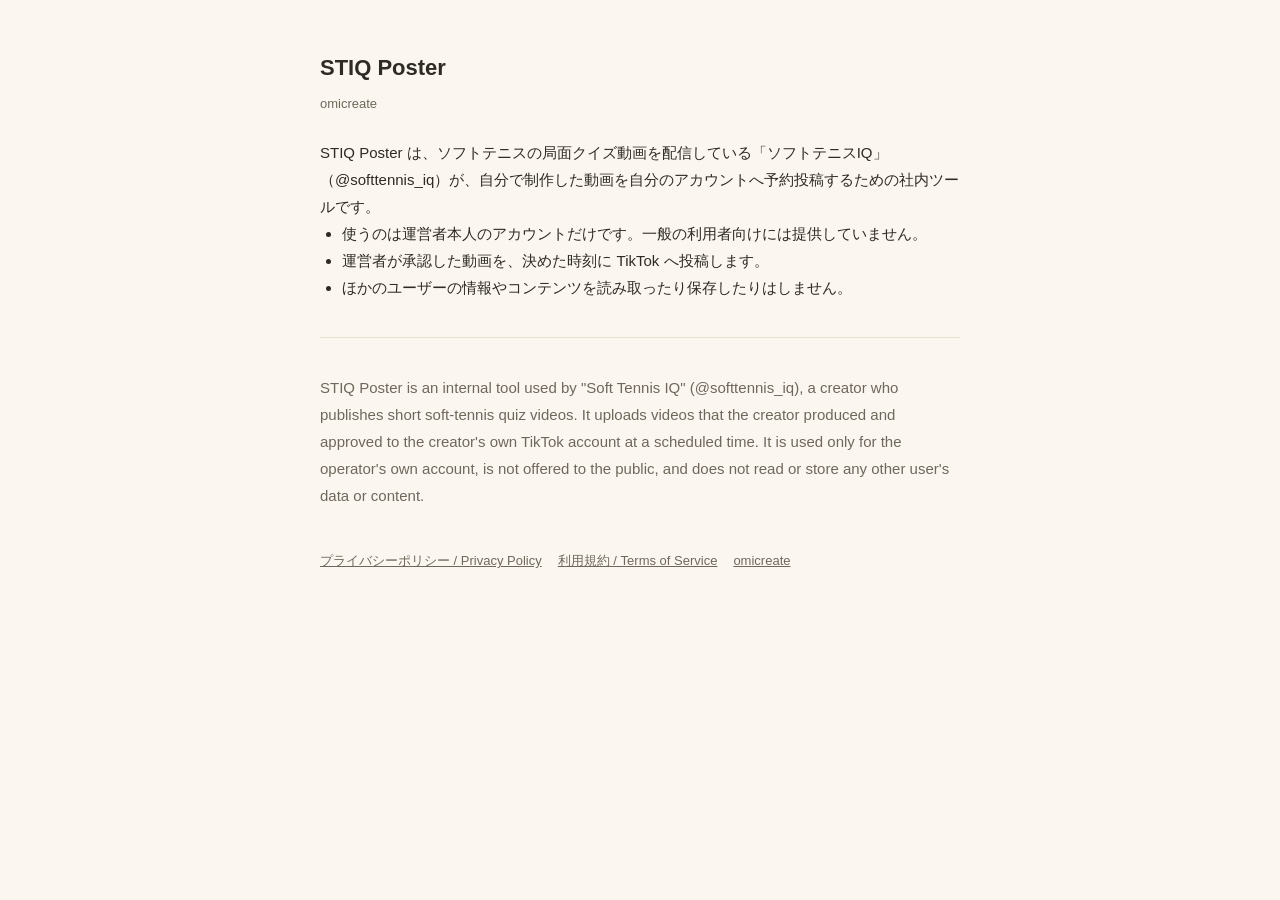
==== stiq-poster/index.html @ e111d238 "STIQ Poster（TikTok 予約投稿の社内ツール）の説明・プライバシーポリシー・利用規約・連携の戻り先ページを追加 Co-Authored-By: Claude Opus 5.5 <nore" ====
<!DOCTYPE html>
<html lang="ja">
<head>
<meta charset="UTF-8">
<meta name="viewport" content="width=device-width, initial-scale=1">
<title>STIQ Poster</title>
<meta name="description" content="ソフトテニスIQが自分の動画を予約投稿するための社内ツール。">
<link rel="stylesheet" href="style.css">
</head>
<body>
<main>
  <h1>STIQ Poster</h1>
  <p class="meta">omicreate</p>

  <p>STIQ Poster は、ソフトテニスの局面クイズ動画を配信している「ソフトテニスIQ」（@softtennis_iq）が、自分で制作した動画を自分のアカウントへ予約投稿するための社内ツールです。</p>
  <ul>
    <li>使うのは運営者本人のアカウントだけです。一般の利用者向けには提供していません。</li>
    <li>運営者が承認した動画を、決めた時刻に TikTok へ投稿します。</li>
    <li>ほかのユーザーの情報やコンテンツを読み取ったり保存したりはしません。</li>
  </ul>

  <hr>

  <p class="en">STIQ Poster is an internal tool used by "Soft Tennis IQ" (@softtennis_iq), a creator who publishes short soft-tennis quiz videos. It uploads videos that the creator produced and approved to the creator's own TikTok account at a scheduled time. It is used only for the operator's own account, is not offered to the public, and does not read or store any other user's data or content.</p>

  <nav>
    <a href="privacy.html">プライバシーポリシー / Privacy Policy</a>
    <a href="terms.html">利用規約 / Terms of Service</a>
    <a href="../">omicreate</a>
  </nav>
</main>
</body>
</html>
---- stiq-poster/style.css ----
:root {
  --bg: #FBF7F0;
  --surface: #FFFFFF;
  --ink: #2E2A25;
  --ink-2: #6F675C;
  --line: #E8E0D1;
  --accent: #C2410C;
}
@media (prefers-color-scheme: dark) {
  :root {
    --bg: #1B1916; --surface: #27231E;
    --ink: #EDE6DB; --ink-2: #A99F92; --line: #3B352C; --accent: #F26A2E;
  }
}
* { box-sizing: border-box; margin: 0; padding: 0; }
body {
  font-family: -apple-system, BlinkMacSystemFont, "Hiragino Sans", "Noto Sans JP", sans-serif;
  background: var(--bg);
  color: var(--ink);
  line-height: 1.8;
  padding: 48px 16px;
}
main { max-width: 640px; margin: 0 auto; }
h1 { font-size: 22px; margin-bottom: 4px; }
h2 { font-size: 16px; margin: 28px 0 6px; }
p, li { font-size: 15px; }
ul { padding-left: 1.4em; }
.meta { color: var(--ink-2); font-size: 13px; margin-bottom: 24px; }
.en { color: var(--ink-2); }
hr { border: 0; border-top: 1px solid var(--line); margin: 36px 0; }
a { color: var(--accent); }
nav { margin-top: 40px; font-size: 13px; color: var(--ink-2); display: flex; gap: 16px; flex-wrap: wrap; }
nav a { color: inherit; }
code, .code {
  font-family: ui-monospace, SFMono-Regular, Menlo, Consolas, monospace;
  background: var(--surface);
  border: 1px solid var(--line);
  border-radius: 8px;
  padding: 12px;
  display: block;
  word-break: break-all;
  font-size: 14px;
}
button {
  margin-top: 12px;
  min-height: 44px;
  padding: 0 20px;
  border-radius: 8px;
  border: 0;
  background: var(--accent);
  color: #fff;
  font-size: 15px;
  font-weight: 700;
  cursor: pointer;
}
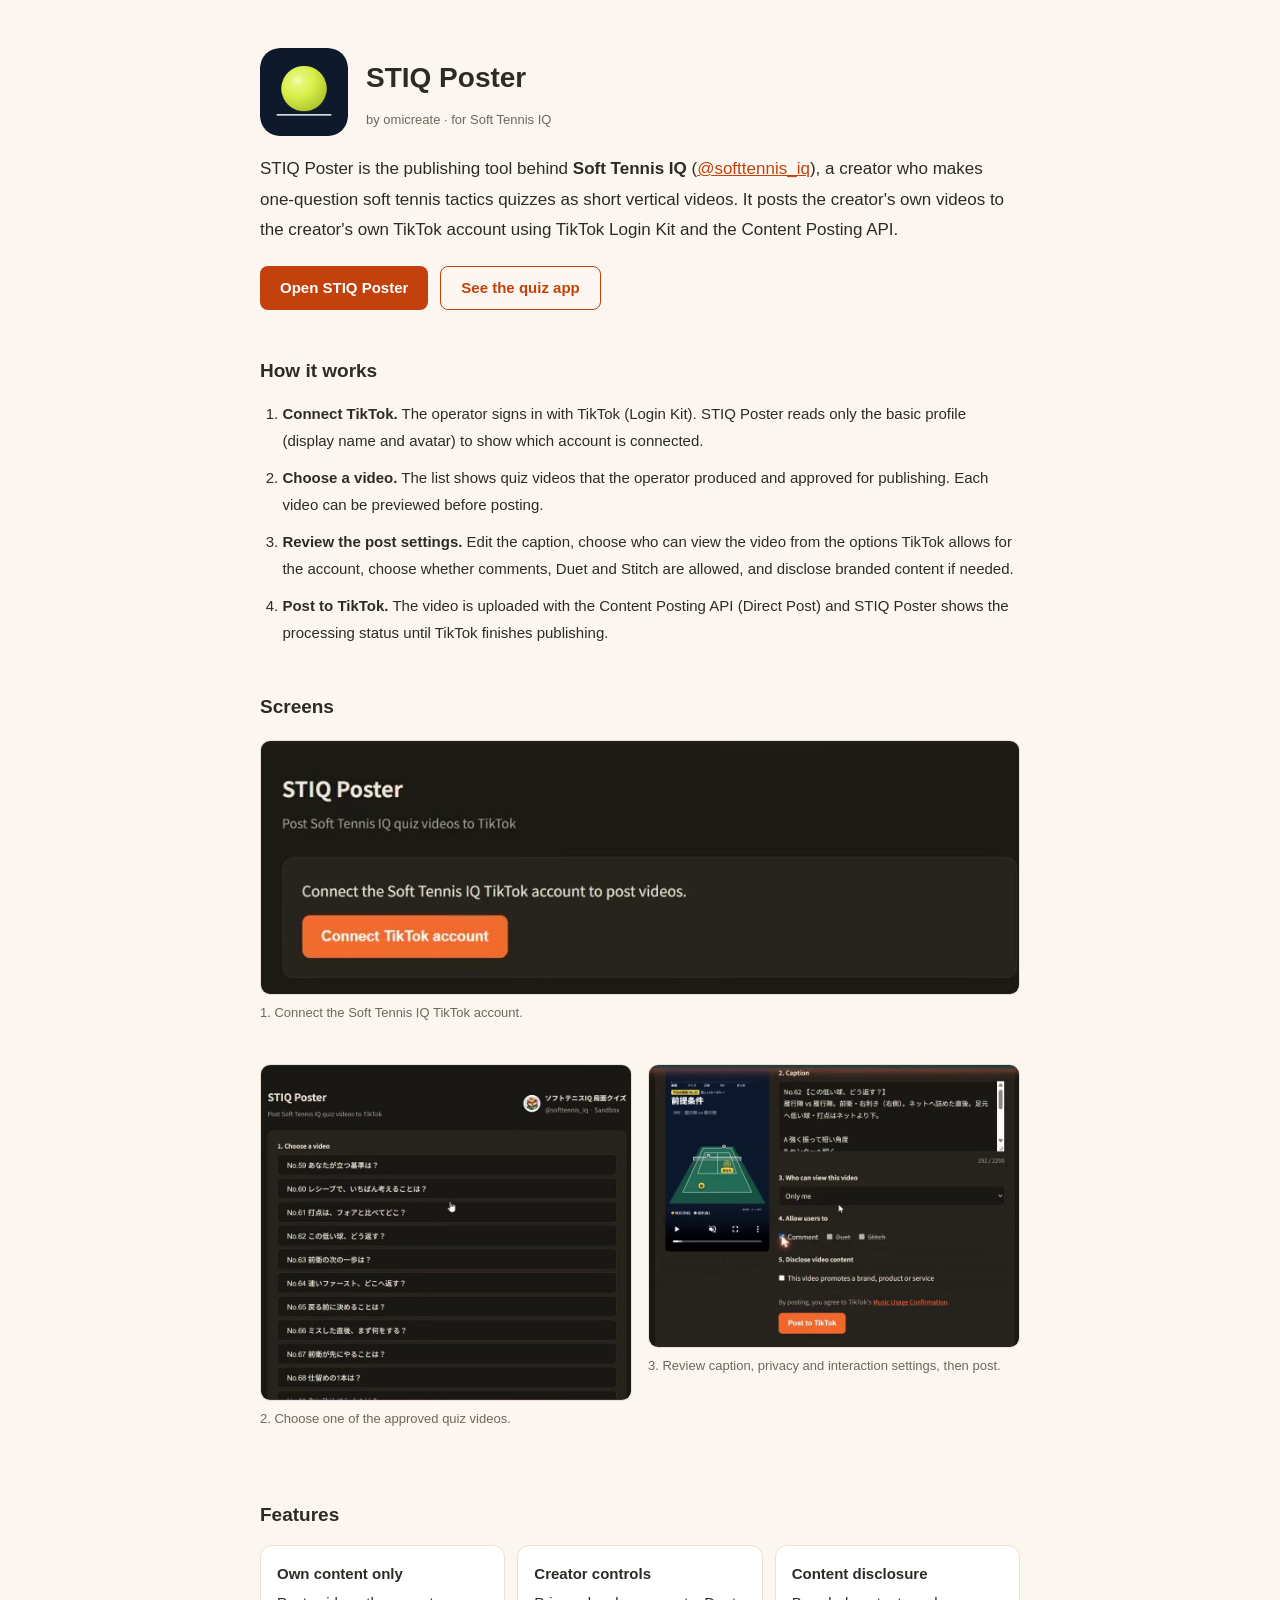
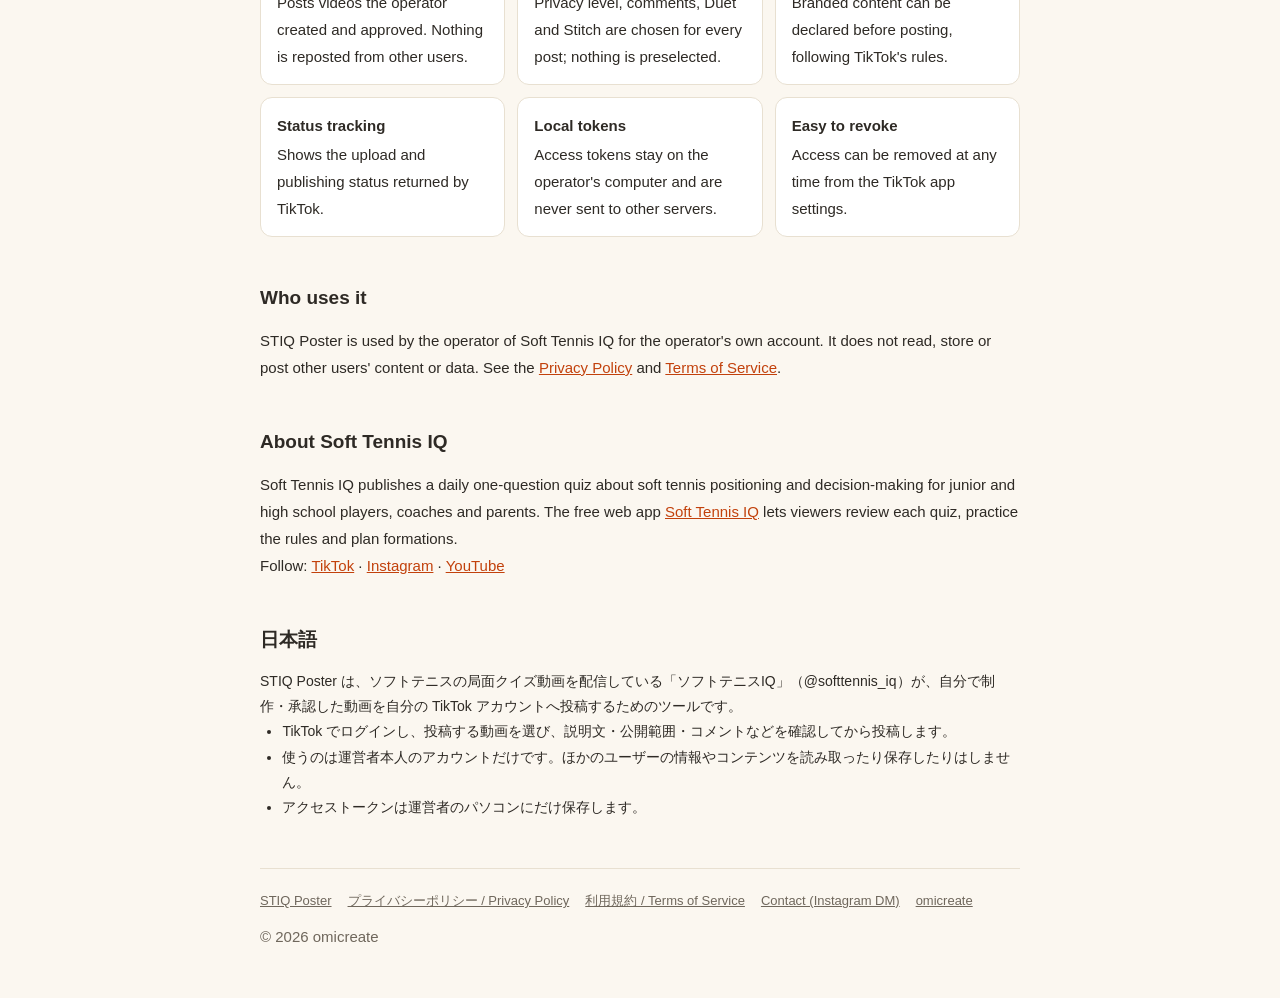
==== commit 4816f74b: "STIQ Poster: full product page, matching app icon and favicon on every page TikTok app review asked " ====
--- a/stiq-poster/index.html
+++ b/stiq-poster/index.html
@@ -1,33 +1,132 @@
 <!DOCTYPE html>
-<html lang="ja">
+<html lang="en">
 <head>
 <meta charset="UTF-8">
 <meta name="viewport" content="width=device-width, initial-scale=1">
-<title>STIQ Poster</title>
-<meta name="description" content="ソフトテニスIQが自分の動画を予約投稿するための社内ツール。">
+<title>STIQ Poster — post Soft Tennis IQ quiz videos to TikTok</title>
+<meta name="description" content="STIQ Poster is the publishing tool behind Soft Tennis IQ (@softtennis_iq). It posts the creator's own soft tennis quiz videos to the creator's own TikTok account.">
+<meta property="og:type" content="website">
+<meta property="og:url" content="https://omicreate.github.io/stiq-poster/">
+<meta property="og:title" content="STIQ Poster">
+<meta property="og:description" content="Post Soft Tennis IQ quiz videos to TikTok.">
+<meta property="og:image" content="https://omicreate.github.io/stiq-poster/icon-1024.png">
+<link rel="icon" href="favicon.ico" sizes="any">
+<link rel="icon" type="image/png" sizes="32x32" href="favicon-32.png">
+<link rel="apple-touch-icon" href="apple-touch-icon.png">
+<link rel="canonical" href="https://omicreate.github.io/stiq-poster/">
 <link rel="stylesheet" href="style.css">
+<style>
+  main { max-width: 760px; }
+  .hero { display: flex; align-items: center; gap: 18px; margin-bottom: 8px; }
+  .hero img { width: 88px; height: 88px; border-radius: 20px; flex: none; }
+  .hero h1 { font-size: 28px; margin: 0; }
+  .lead { font-size: 17px; margin: 18px 0 8px; }
+  .cta { display: flex; gap: 12px; flex-wrap: wrap; margin: 20px 0 8px; }
+  .cta a { display: inline-flex; align-items: center; min-height: 44px; padding: 0 20px; border-radius: 8px; font-weight: 700; text-decoration: none; font-size: 15px; }
+  .cta .primary { background: var(--accent); color: #fff; }
+  .cta .ghost { border: 1px solid var(--accent); color: var(--accent); }
+  section { margin-top: 44px; }
+  h2 { font-size: 19px; margin: 0 0 12px; }
+  ol.steps { padding-left: 1.4em; display: grid; gap: 10px; }
+  .features { display: grid; grid-template-columns: repeat(auto-fit, minmax(220px, 1fr)); gap: 12px; padding: 0; list-style: none; }
+  .features li { background: var(--surface); border: 1px solid var(--line); border-radius: 12px; padding: 14px 16px; }
+  .features strong { display: block; margin-bottom: 2px; }
+  figure { margin: 16px 0 24px; }
+  figure img { width: 100%; height: auto; border-radius: 10px; border: 1px solid var(--line); display: block; }
+  figcaption { font-size: 13px; color: var(--ink-2); margin-top: 6px; }
+  .shots { display: grid; grid-template-columns: repeat(auto-fit, minmax(300px, 1fr)); gap: 16px; }
+  .ja p, .ja li { font-size: 14px; }
+  footer { margin-top: 48px; padding-top: 20px; border-top: 1px solid var(--line); font-size: 13px; color: var(--ink-2); }
+  footer nav { margin-top: 0; }
+</style>
 </head>
 <body>
 <main>
-  <h1>STIQ Poster</h1>
-  <p class="meta">omicreate</p>
+  <div class="hero">
+    <img src="icon-1024.png" alt="STIQ Poster app icon" width="88" height="88">
+    <div>
+      <h1>STIQ Poster</h1>
+      <p class="meta" style="margin:4px 0 0">by omicreate · for Soft Tennis IQ</p>
+    </div>
+  </div>
 
-  <p>STIQ Poster は、ソフトテニスの局面クイズ動画を配信している「ソフトテニスIQ」（@softtennis_iq）が、自分で制作した動画を自分のアカウントへ予約投稿するための社内ツールです。</p>
-  <ul>
-    <li>使うのは運営者本人のアカウントだけです。一般の利用者向けには提供していません。</li>
-    <li>運営者が承認した動画を、決めた時刻に TikTok へ投稿します。</li>
-    <li>ほかのユーザーの情報やコンテンツを読み取ったり保存したりはしません。</li>
-  </ul>
+  <p class="lead">STIQ Poster is the publishing tool behind <strong>Soft Tennis IQ</strong> (<a href="https://www.tiktok.com/@softtennis_iq">@softtennis_iq</a>), a creator who makes one-question soft tennis tactics quizzes as short vertical videos. It posts the creator's own videos to the creator's own TikTok account using TikTok Login Kit and the Content Posting API.</p>
+  <div class="cta">
+    <a class="primary" href="app.html">Open STIQ Poster</a>
+    <a class="ghost" href="https://omicreate.github.io/softtennis-iq/?src=poster">See the quiz app</a>
+  </div>
 
-  <hr>
+  <section>
+    <h2>How it works</h2>
+    <ol class="steps">
+      <li><strong>Connect TikTok.</strong> The operator signs in with TikTok (Login Kit). STIQ Poster reads only the basic profile (display name and avatar) to show which account is connected.</li>
+      <li><strong>Choose a video.</strong> The list shows quiz videos that the operator produced and approved for publishing. Each video can be previewed before posting.</li>
+      <li><strong>Review the post settings.</strong> Edit the caption, choose who can view the video from the options TikTok allows for the account, choose whether comments, Duet and Stitch are allowed, and disclose branded content if needed.</li>
+      <li><strong>Post to TikTok.</strong> The video is uploaded with the Content Posting API (Direct Post) and STIQ Poster shows the processing status until TikTok finishes publishing.</li>
+    </ol>
+  </section>
 
-  <p class="en">STIQ Poster is an internal tool used by "Soft Tennis IQ" (@softtennis_iq), a creator who publishes short soft-tennis quiz videos. It uploads videos that the creator produced and approved to the creator's own TikTok account at a scheduled time. It is used only for the operator's own account, is not offered to the public, and does not read or store any other user's data or content.</p>
+  <section>
+    <h2>Screens</h2>
+    <figure>
+      <img src="shot-connect.jpg" alt="Connect TikTok account screen" width="840" height="280" loading="lazy">
+      <figcaption>1. Connect the Soft Tennis IQ TikTok account.</figcaption>
+    </figure>
+    <div class="shots">
+      <figure>
+        <img src="shot-videos.jpg" alt="List of approved quiz videos" width="840" height="760" loading="lazy">
+        <figcaption>2. Choose one of the approved quiz videos.</figcaption>
+      </figure>
+      <figure>
+        <img src="shot-settings.jpg" alt="Caption, privacy and interaction settings before posting" width="840" height="640" loading="lazy">
+        <figcaption>3. Review caption, privacy and interaction settings, then post.</figcaption>
+      </figure>
+    </div>
+  </section>
 
-  <nav>
-    <a href="privacy.html">プライバシーポリシー / Privacy Policy</a>
-    <a href="terms.html">利用規約 / Terms of Service</a>
-    <a href="../">omicreate</a>
-  </nav>
+  <section>
+    <h2>Features</h2>
+    <ul class="features">
+      <li><strong>Own content only</strong>Posts videos the operator created and approved. Nothing is reposted from other users.</li>
+      <li><strong>Creator controls</strong>Privacy level, comments, Duet and Stitch are chosen for every post; nothing is preselected.</li>
+      <li><strong>Content disclosure</strong>Branded content can be declared before posting, following TikTok's rules.</li>
+      <li><strong>Status tracking</strong>Shows the upload and publishing status returned by TikTok.</li>
+      <li><strong>Local tokens</strong>Access tokens stay on the operator's computer and are never sent to other servers.</li>
+      <li><strong>Easy to revoke</strong>Access can be removed at any time from the TikTok app settings.</li>
+    </ul>
+  </section>
+
+  <section>
+    <h2>Who uses it</h2>
+    <p>STIQ Poster is used by the operator of Soft Tennis IQ for the operator's own account. It does not read, store or post other users' content or data. See the <a href="privacy.html">Privacy Policy</a> and <a href="terms.html">Terms of Service</a>.</p>
+  </section>
+
+  <section>
+    <h2>About Soft Tennis IQ</h2>
+    <p>Soft Tennis IQ publishes a daily one-question quiz about soft tennis positioning and decision-making for junior and high school players, coaches and parents. The free web app <a href="https://omicreate.github.io/softtennis-iq/?src=poster">Soft Tennis IQ</a> lets viewers review each quiz, practice the rules and plan formations.</p>
+    <p>Follow: <a href="https://www.tiktok.com/@softtennis_iq">TikTok</a> · <a href="https://www.instagram.com/softtennis_iq/">Instagram</a> · <a href="https://www.youtube.com/@softtennis_iq">YouTube</a></p>
+  </section>
+
+  <section class="ja">
+    <h2>日本語</h2>
+    <p>STIQ Poster は、ソフトテニスの局面クイズ動画を配信している「ソフトテニスIQ」（@softtennis_iq）が、自分で制作・承認した動画を自分の TikTok アカウントへ投稿するためのツールです。</p>
+    <ul>
+      <li>TikTok でログインし、投稿する動画を選び、説明文・公開範囲・コメントなどを確認してから投稿します。</li>
+      <li>使うのは運営者本人のアカウントだけです。ほかのユーザーの情報やコンテンツを読み取ったり保存したりはしません。</li>
+      <li>アクセストークンは運営者のパソコンにだけ保存します。</li>
+    </ul>
+  </section>
+
+  <footer>
+    <nav>
+      <a href="app.html">STIQ Poster</a>
+      <a href="privacy.html">プライバシーポリシー / Privacy Policy</a>
+      <a href="terms.html">利用規約 / Terms of Service</a>
+      <a href="https://www.instagram.com/softtennis_iq/">Contact (Instagram DM)</a>
+      <a href="../">omicreate</a>
+    </nav>
+    <p style="margin-top:10px">© 2026 omicreate</p>
+  </footer>
 </main>
 </body>
 </html>
